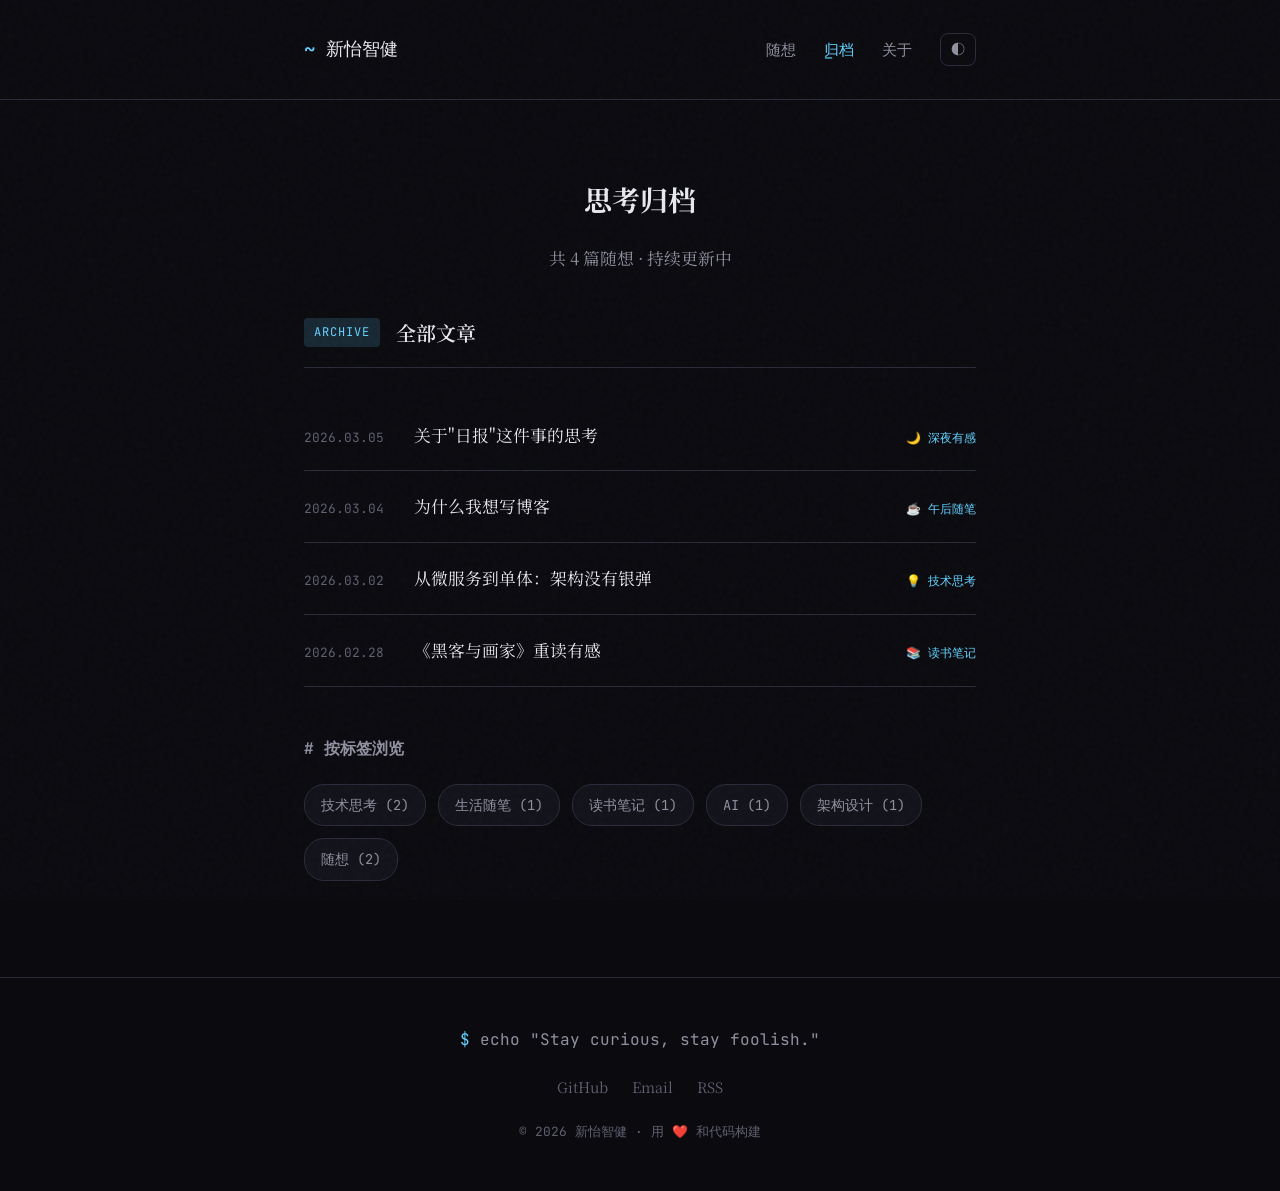
==== thoughts.html @ 4a9d0ed4 "Initial blog commit" ====
<!DOCTYPE html>
<html lang="zh-CN">
<head>
    <meta charset="UTF-8">
    <meta name="viewport" content="width=device-width, initial-scale=1.0">
    <title>归档 | 新怡智健</title>
    <link rel="stylesheet" href="css/style.css">
    <link rel="preconnect" href="https://fonts.googleapis.com">
    <link href="https://fonts.googleapis.com/css2?family=JetBrains+Mono:wght@400;500;600&family=Noto+Serif+SC:wght@400;600;700&display=swap" rel="stylesheet">
</head>
<body>
    <div class="noise"></div>
    
    <header class="site-header">
        <div class="container">
            <div class="header-inner">
                <a href="index.html" class="logo">
                    <span class="logo-icon">~</span>
                    <span class="logo-text">新怡智健</span>
                </a>
                <nav class="nav">
                    <a href="index.html" class="nav-link">随想</a>
                    <a href="thoughts.html" class="nav-link active">归档</a>
                    <a href="about.html" class="nav-link">关于</a>
                    <button class="theme-btn" id="themeToggle">◐</button>
                </nav>
            </div>
        </div>
    </header>

    <main class="main">
        <div class="container">
            <section class="hero" style="padding: 32px 0 40px;">
                <h1 class="hero-title" style="font-size: 1.75rem;">思考归档</h1>
                <p class="hero-desc">共 4 篇随想 · 持续更新中</p>
            </section>

            <section class="thoughts-list">
                <div class="section-header">
                    <span class="section-tag">archive</span>
                    <h2>全部文章</h2>
                </div>

                <div class="thought-item">
                    <time class="thought-item-date">2026.03.05</time>
                    <div class="thought-item-title">
                        <a href="posts/thought-1.html">关于"日报"这件事的思考</a>
                    </div>
                    <span class="thought-item-mood">🌙 深夜有感</span>
                </div>

                <div class="thought-item">
                    <time class="thought-item-date">2026.03.04</time>
                    <div class="thought-item-title">
                        <a href="posts/thought-2.html">为什么我想写博客</a>
                    </div>
                    <span class="thought-item-mood">☕ 午后随笔</span>
                </div>

                <div class="thought-item">
                    <time class="thought-item-date">2026.03.02</time>
                    <div class="thought-item-title">
                        <a href="posts/thought-3.html">从微服务到单体：架构没有银弹</a>
                    </div>
                    <span class="thought-item-mood">💡 技术思考</span>
                </div>

                <div class="thought-item">
                    <time class="thought-item-date">2026.02.28</time>
                    <div class="thought-item-title">
                        <a href="posts/thought-4.html">《黑客与画家》重读有感</a>
                    </div>
                    <span class="thought-item-mood">📚 读书笔记</span>
                </div>
            </section>

            <section class="tags-section" style="margin-top: 48px;">
                <h3 class="tags-title"># 按标签浏览</h3>
                <div class="tags-cloud">
                    <a href="#" class="tag">技术思考 (2)</a>
                    <a href="#" class="tag">生活随笔 (1)</a>
                    <a href="#" class="tag">读书笔记 (1)</a>
                    <a href="#" class="tag">AI (1)</a>
                    <a href="#" class="tag">架构设计 (1)</a>
                    <a href="#" class="tag">随想 (2)</a>
                </div>
            </section>
        </div>
    </main>

    <footer class="site-footer">
        <div class="container">
            <div class="footer-inner">
                <p class="footer-text">
                    <span class="prompt">$</span> echo "Stay curious, stay foolish."
                </p>
                <div class="footer-links">
                    <a href="https://github.com" target="_blank">GitHub</a>
                    <a href="mailto:your@email.com">Email</a>
                    <a href="rss.xml">RSS</a>
                </div>
                <p class="copyright">© 2026 新怡智健 · 用 ❤️ 和代码构建</p>
            </div>
        </div>
    </footer>

    <script src="js/main.js"></script>
</body>
</html>
---- css/style.css ----
:root {
    --bg-primary: #0a0a0f;
    --bg-secondary: #12121a;
    --bg-card: #1a1a25;
    --bg-hover: #222230;
    --text-primary: #e8e8ef;
    --text-secondary: #9090a0;
    --text-muted: #606070;
    --accent: #64d2ff;
    --accent-dim: #4aa8cc;
    --accent-glow: rgba(100, 210, 255, 0.15);
    --border: #2a2a3a;
    --border-light: #353545;
    --font-mono: 'JetBrains Mono', 'Fira Code', monospace;
    --font-serif: 'Noto Serif SC', Georgia, serif;
    --radius: 8px;
    --shadow: 0 4px 24px rgba(0, 0, 0, 0.4);
}

[data-theme="light"] {
    --bg-primary: #fafafa;
    --bg-secondary: #f0f0f5;
    --bg-card: #ffffff;
    --bg-hover: #f5f5fa;
    --text-primary: #1a1a2e;
    --text-secondary: #4a4a5a;
    --text-muted: #7a7a8a;
    --accent: #0066cc;
    --accent-dim: #0052a3;
    --accent-glow: rgba(0, 102, 204, 0.1);
    --border: #e0e0e8;
    --border-light: #eaeaf0;
    --shadow: 0 4px 24px rgba(0, 0, 0, 0.08);
}

* {
    margin: 0;
    padding: 0;
    box-sizing: border-box;
}

html {
    scroll-behavior: smooth;
}

body {
    font-family: var(--font-serif);
    background: var(--bg-primary);
    color: var(--text-primary);
    line-height: 1.8;
    font-size: 16px;
    min-height: 100vh;
    display: flex;
    flex-direction: column;
    transition: background 0.3s, color 0.3s;
}

/* Noise texture overlay */
.noise {
    position: fixed;
    top: 0;
    left: 0;
    width: 100%;
    height: 100%;
    pointer-events: none;
    z-index: 9999;
    opacity: 0.03;
    background-image: url("data:image/svg+xml,%3Csvg viewBox='0 0 200 200' xmlns='http://www.w3.org/2000/svg'%3E%3Cfilter id='noiseFilter'%3E%3CfeTurbulence type='fractalNoise' baseFrequency='0.9' numOctaves='4' stitchTiles='stitch'/%3E%3C/filter%3E%3Crect width='100%25' height='100%25' filter='url(%23noiseFilter)'/%3E%3C/svg%3E");
}

.container {
    max-width: 720px;
    margin: 0 auto;
    padding: 0 24px;
    width: 100%;
}

/* Header */
.site-header {
    padding: 32px 0;
    border-bottom: 1px solid var(--border);
}

.header-inner {
    display: flex;
    justify-content: space-between;
    align-items: center;
}

.logo {
    display: flex;
    align-items: center;
    gap: 10px;
    text-decoration: none;
    color: var(--text-primary);
    font-family: var(--font-mono);
    font-size: 1.1rem;
    font-weight: 500;
}

.logo-icon {
    color: var(--accent);
    font-size: 1.2rem;
}

.nav {
    display: flex;
    align-items: center;
    gap: 28px;
}

.nav-link {
    color: var(--text-secondary);
    text-decoration: none;
    font-size: 0.95rem;
    font-family: var(--font-mono);
    transition: color 0.2s;
    position: relative;
}

.nav-link:hover,
.nav-link.active {
    color: var(--accent);
}

.nav-link.active::after {
    content: '_';
    position: absolute;
    bottom: -2px;
    left: 0;
    color: var(--accent);
    animation: blink 1s infinite;
}

@keyframes blink {
    0%, 50% { opacity: 1; }
    51%, 100% { opacity: 0; }
}

.theme-btn {
    background: none;
    border: 1px solid var(--border);
    border-radius: var(--radius);
    padding: 6px 10px;
    cursor: pointer;
    color: var(--text-secondary);
    font-size: 0.9rem;
    transition: all 0.2s;
}

.theme-btn:hover {
    border-color: var(--accent);
    color: var(--accent);
}

/* Main */
.main {
    flex: 1;
    padding: 48px 0;
}

/* Hero */
.hero {
    text-align: center;
    padding: 64px 0 80px;
}

.hero-tagline {
    font-family: var(--font-mono);
    color: var(--text-muted);
    font-size: 0.85rem;
    margin-bottom: 16px;
    letter-spacing: 0.5px;
}

.hero-title {
    font-size: 2.25rem;
    font-weight: 700;
    line-height: 1.4;
    margin-bottom: 24px;
    color: var(--text-primary);
}

.hero-desc {
    color: var(--text-secondary);
    font-size: 1.05rem;
    max-width: 520px;
    margin: 0 auto;
    line-height: 1.9;
}

/* Section */
.section-header {
    display: flex;
    align-items: center;
    gap: 16px;
    margin-bottom: 32px;
    padding-bottom: 16px;
    border-bottom: 1px solid var(--border);
}

.section-tag {
    font-family: var(--font-mono);
    font-size: 0.75rem;
    color: var(--accent);
    background: var(--accent-glow);
    padding: 4px 10px;
    border-radius: 4px;
    text-transform: uppercase;
    letter-spacing: 1px;
}

.section-header h2 {
    font-size: 1.25rem;
    font-weight: 600;
}

/* Thought Cards */
.thoughts {
    margin-bottom: 64px;
}

.thought-card {
    background: var(--bg-card);
    border: 1px solid var(--border);
    border-radius: var(--radius);
    padding: 32px;
    margin-bottom: 24px;
    transition: all 0.3s ease;
}

.thought-card:hover {
    border-color: var(--border-light);
    transform: translateY(-2px);
    box-shadow: var(--shadow);
}

.thought-meta {
    display: flex;
    align-items: center;
    gap: 16px;
    margin-bottom: 16px;
    font-family: var(--font-mono);
    font-size: 0.8rem;
}

.thought-date {
    color: var(--text-muted);
}

.thought-mood {
    color: var(--accent);
}

.thought-title {
    font-size: 1.35rem;
    font-weight: 600;
    margin-bottom: 16px;
    line-height: 1.4;
}

.thought-title a {
    color: var(--text-primary);
    text-decoration: none;
    transition: color 0.2s;
}

.thought-title a:hover {
    color: var(--accent);
}

.thought-content {
    color: var(--text-secondary);
    margin-bottom: 20px;
    line-height: 1.9;
}

.thought-content p {
    display: -webkit-box;
    -webkit-line-clamp: 2;
    -webkit-box-orient: vertical;
    overflow: hidden;
}

.thought-footer {
    display: flex;
    justify-content: space-between;
    align-items: center;
    padding-top: 20px;
    border-top: 1px solid var(--border);
}

.read-more {
    color: var(--accent);
    text-decoration: none;
    font-family: var(--font-mono);
    font-size: 0.85rem;
    transition: color 0.2s;
}

.read-more:hover {
    color: var(--accent-dim);
}

.word-count {
    font-family: var(--font-mono);
    font-size: 0.8rem;
    color: var(--text-muted);
}

/* Tags */
.tags-section {
    margin-bottom: 48px;
}

.tags-title {
    font-family: var(--font-mono);
    font-size: 1rem;
    color: var(--text-secondary);
    margin-bottom: 20px;
}

.tags-cloud {
    display: flex;
    flex-wrap: wrap;
    gap: 12px;
}

.tag {
    display: inline-block;
    padding: 8px 16px;
    background: var(--bg-secondary);
    border: 1px solid var(--border);
    border-radius: 20px;
    color: var(--text-secondary);
    text-decoration: none;
    font-family: var(--font-mono);
    font-size: 0.85rem;
    transition: all 0.2s;
}

.tag:hover {
    border-color: var(--accent);
    color: var(--accent);
    background: var(--accent-glow);
}

/* Footer */
.site-footer {
    border-top: 1px solid var(--border);
    padding: 48px 0;
    margin-top: auto;
}

.footer-inner {
    text-align: center;
}

.footer-text {
    font-family: var(--font-mono);
    color: var(--text-secondary);
    margin-bottom: 20px;
}

.footer-text .prompt {
    color: var(--accent);
}

.footer-links {
    display: flex;
    justify-content: center;
    gap: 24px;
    margin-bottom: 20px;
}

.footer-links a {
    color: var(--text-muted);
    text-decoration: none;
    font-size: 0.9rem;
    transition: color 0.2s;
}

.footer-links a:hover {
    color: var(--accent);
}

.copyright {
    font-family: var(--font-mono);
    font-size: 0.8rem;
    color: var(--text-muted);
}

/* Article Page */
.article-header {
    padding: 48px 0 40px;
    text-align: center;
    border-bottom: 1px solid var(--border);
    margin-bottom: 48px;
}

.article-meta {
    display: flex;
    justify-content: center;
    align-items: center;
    gap: 20px;
    font-family: var(--font-mono);
    font-size: 0.85rem;
    color: var(--text-muted);
    margin-bottom: 24px;
}

.article-mood {
    color: var(--accent);
}

.article-title {
    font-size: 2rem;
    font-weight: 700;
    line-height: 1.4;
    margin-bottom: 16px;
}

.article-content {
    font-size: 1.0625rem;
    line-height: 2;
    color: var(--text-primary);
}

.article-content h2 {
    font-size: 1.5rem;
    font-weight: 600;
    margin: 48px 0 24px;
    padding-bottom: 12px;
    border-bottom: 1px solid var(--border);
}

.article-content h3 {
    font-size: 1.25rem;
    font-weight: 600;
    margin: 32px 0 16px;
    color: var(--text-primary);
}

.article-content p {
    margin-bottom: 24px;
}

.article-content a {
    color: var(--accent);
    text-decoration: none;
    border-bottom: 1px solid transparent;
    transition: border-color 0.2s;
}

.article-content a:hover {
    border-bottom-color: var(--accent);
}

.article-content code {
    font-family: var(--font-mono);
    background: var(--bg-secondary);
    padding: 3px 8px;
    border-radius: 4px;
    font-size: 0.9em;
    color: var(--accent);
}

.article-content pre {
    background: var(--bg-secondary);
    border: 1px solid var(--border);
    border-radius: var(--radius);
    padding: 24px;
    overflow-x: auto;
    margin: 24px 0;
}

.article-content pre code {
    background: none;
    padding: 0;
    color: var(--text-primary);
    font-size: 0.9rem;
    line-height: 1.7;
}

.article-content blockquote {
    border-left: 3px solid var(--accent);
    padding-left: 24px;
    margin: 32px 0;
    color: var(--text-secondary);
    font-style: italic;
}

.article-content ul,
.article-content ol {
    margin: 24px 0;
    padding-left: 32px;
}

.article-content li {
    margin-bottom: 12px;
}

.article-content hr {
    border: none;
    border-top: 1px solid var(--border);
    margin: 48px 0;
}

/* About Page */
.about-hero {
    text-align: center;
    padding: 48px 0 64px;
}

.about-avatar {
    width: 100px;
    height: 100px;
    border-radius: 50%;
    background: linear-gradient(135deg, var(--accent), var(--accent-dim));
    display: flex;
    align-items: center;
    justify-content: center;
    font-size: 2.5rem;
    margin: 0 auto 24px;
}

.about-name {
    font-size: 1.75rem;
    font-weight: 700;
    margin-bottom: 8px;
}

.about-bio {
    color: var(--text-secondary);
    font-family: var(--font-mono);
}

.about-content {
    max-width: 600px;
    margin: 0 auto;
}

.about-content h3 {
    font-size: 1.1rem;
    font-weight: 600;
    margin: 40px 0 16px;
    color: var(--text-secondary);
    font-family: var(--font-mono);
}

.about-content p {
    color: var(--text-secondary);
    line-height: 1.9;
    margin-bottom: 16px;
}

.about-content ul {
    margin: 16px 0;
    padding-left: 24px;
    color: var(--text-secondary);
}

.about-content li {
    margin-bottom: 8px;
}

/* Thoughts List Page */
.thoughts-list {
    margin-bottom: 48px;
}

.thought-item {
    display: flex;
    align-items: baseline;
    gap: 20px;
    padding: 20px 0;
    border-bottom: 1px solid var(--border);
}

.thought-item-date {
    font-family: var(--font-mono);
    font-size: 0.8rem;
    color: var(--text-muted);
    min-width: 90px;
    flex-shrink: 0;
}

.thought-item-title {
    flex: 1;
}

.thought-item-title a {
    color: var(--text-primary);
    text-decoration: none;
    font-size: 1.05rem;
    transition: color 0.2s;
}

.thought-item-title a:hover {
    color: var(--accent);
}

.thought-item-mood {
    font-family: var(--font-mono);
    font-size: 0.75rem;
    color: var(--accent);
}

/* Responsive */
@media (max-width: 640px) {
    .hero {
        padding: 40px 0 56px;
    }
    
    .hero-title {
        font-size: 1.75rem;
    }
    
    .hero-desc {
        font-size: 1rem;
    }
    
    .nav {
        gap: 20px;
    }
    
    .nav-link {
        font-size: 0.85rem;
    }
    
    .thought-card {
        padding: 24px;
    }
    
    .thought-title {
        font-size: 1.15rem;
    }
    
    .thought-footer {
        flex-direction: column;
        gap: 12px;
        align-items: flex-start;
    }
    
    .article-title {
        font-size: 1.5rem;
    }
    
    .article-meta {
        flex-direction: column;
        gap: 8px;
    }
    
    .thought-item {
        flex-direction: column;
        gap: 8px;
    }
    
    .thought-item-date {
        min-width: auto;
    }
}

/* Reading progress bar */
.reading-progress {
    position: fixed;
    top: 0;
    left: 0;
    height: 2px;
    background: var(--accent);
    z-index: 10000;
    transition: width 0.1s;
}

/* Selection */
::selection {
    background: var(--accent-glow);
    color: var(--accent);
}

/* Scrollbar */
::-webkit-scrollbar {
    width: 8px;
    height: 8px;
}

::-webkit-scrollbar-track {
    background: var(--bg-primary);
}

::-webkit-scrollbar-thumb {
    background: var(--border);
    border-radius: 4px;
}

::-webkit-scrollbar-thumb:hover {
    background: var(--text-muted);
}
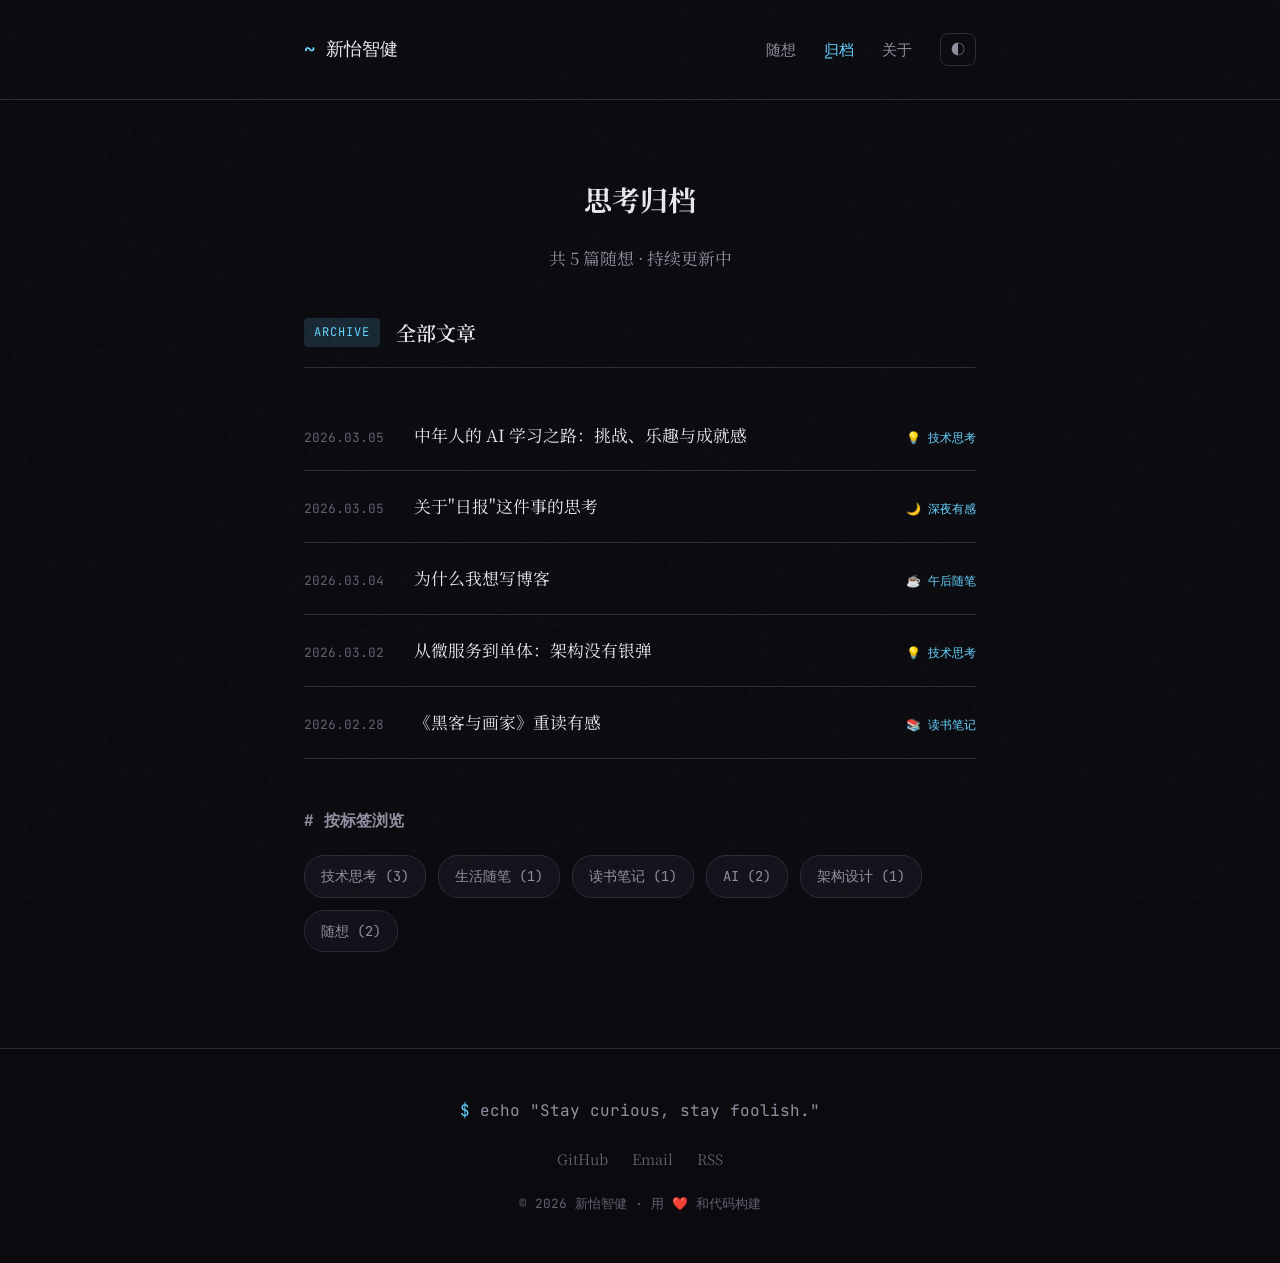
==== commit bfc5a9ce: "新增文章：中年人的 AI 学习之路" ====
--- a/thoughts.html
+++ b/thoughts.html
@@ -32,13 +32,21 @@
         <div class="container">
             <section class="hero" style="padding: 32px 0 40px;">
                 <h1 class="hero-title" style="font-size: 1.75rem;">思考归档</h1>
-                <p class="hero-desc">共 4 篇随想 · 持续更新中</p>
+                <p class="hero-desc">共 5 篇随想 · 持续更新中</p>
             </section>
 
             <section class="thoughts-list">
                 <div class="section-header">
                     <span class="section-tag">archive</span>
                     <h2>全部文章</h2>
+                </div>
+
+                <div class="thought-item">
+                    <time class="thought-item-date">2026.03.05</time>
+                    <div class="thought-item-title">
+                        <a href="posts/thought-3.html">中年人的 AI 学习之路：挑战、乐趣与成就感</a>
+                    </div>
+                    <span class="thought-item-mood">💡 技术思考</span>
                 </div>
 
                 <div class="thought-item">
@@ -77,10 +85,10 @@
             <section class="tags-section" style="margin-top: 48px;">
                 <h3 class="tags-title"># 按标签浏览</h3>
                 <div class="tags-cloud">
-                    <a href="#" class="tag">技术思考 (2)</a>
+                    <a href="#" class="tag">技术思考 (3)</a>
                     <a href="#" class="tag">生活随笔 (1)</a>
                     <a href="#" class="tag">读书笔记 (1)</a>
-                    <a href="#" class="tag">AI (1)</a>
+                    <a href="#" class="tag">AI (2)</a>
                     <a href="#" class="tag">架构设计 (1)</a>
                     <a href="#" class="tag">随想 (2)</a>
                 </div>
